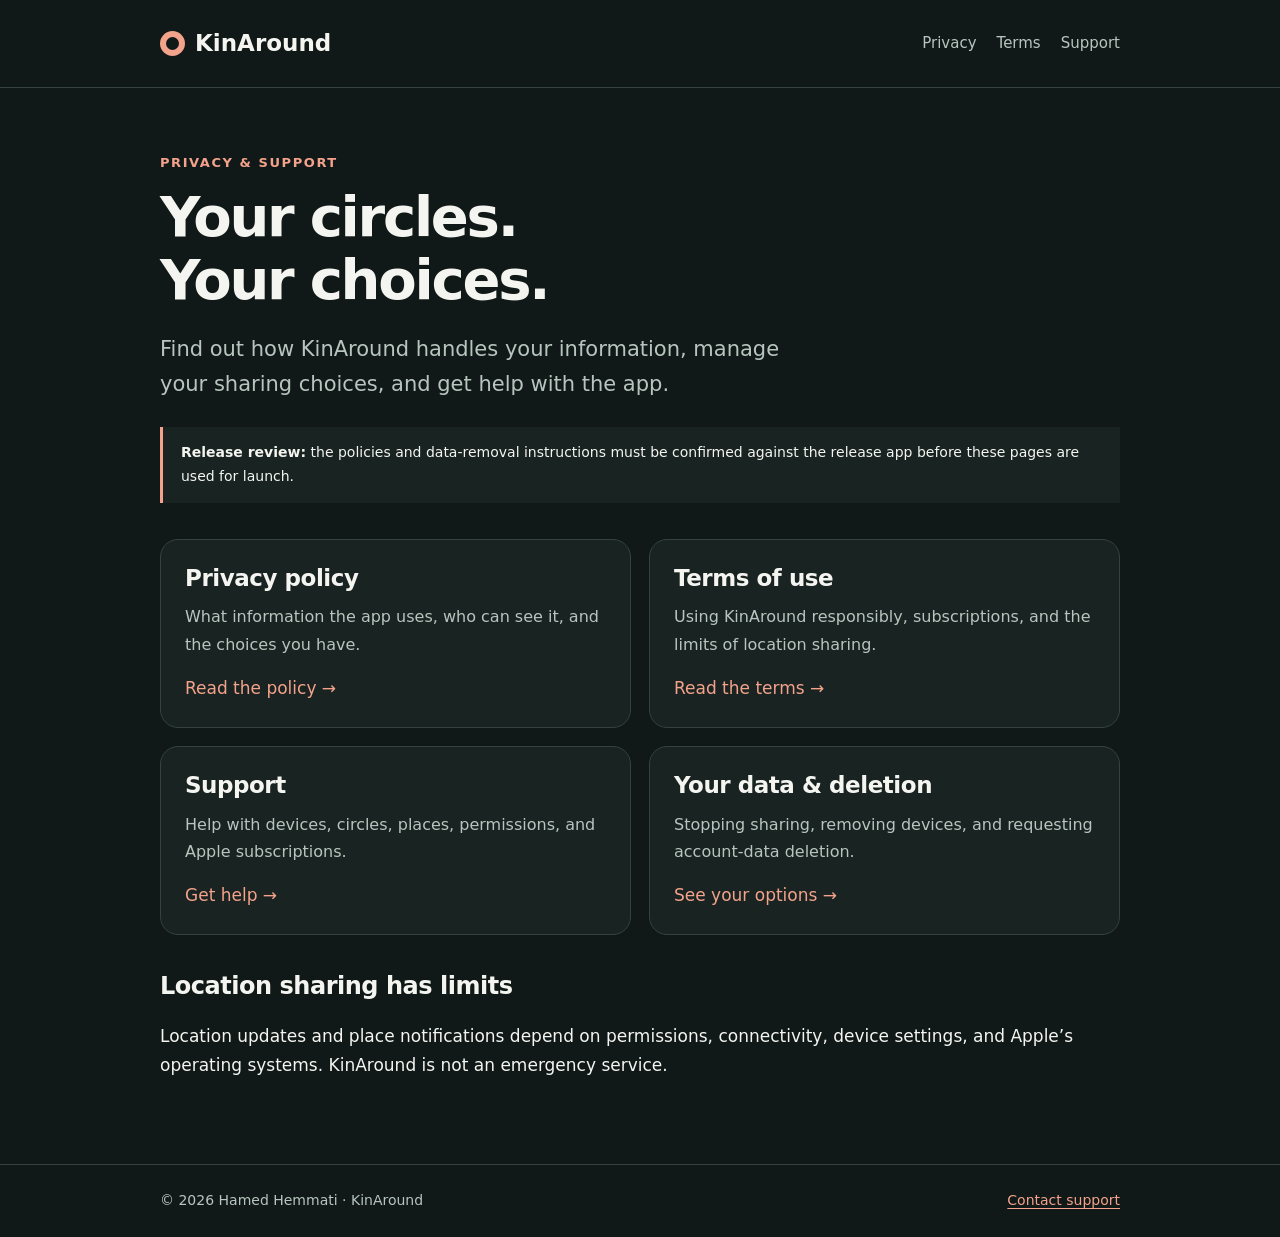
==== index.html @ fd7ada47 "support pages for KinAround" ====
<!doctype html>
<html lang="en">
<head>
  <meta charset="utf-8">
  <meta name="viewport" content="width=device-width, initial-scale=1">
  <meta name="description" content="Privacy, terms, support, and data deletion information for KinAround.">
  <title>KinAround — Privacy &amp; Support</title>
  <link rel="stylesheet" href="assets/site.css">
</head>
<body>
  <a class="skip" href="#main">Skip to content</a>
  <header><div class="container header">
    <a class="brand" href="./"><span class="brand-mark" aria-hidden="true"></span>KinAround</a>
    <nav aria-label="Main navigation"><a href="privacy/">Privacy</a><a href="terms/">Terms</a><a href="support/">Support</a></nav>
  </div></header>
  <main id="main" class="container">
    <p class="eyebrow">Privacy &amp; support</p>
    <h1>Your circles.<br>Your choices.</h1>
    <p class="lead">Find out how KinAround handles your information, manage your sharing choices, and get help with the app.</p>
    <p class="notice"><strong>Release review:</strong> the policies and data-removal instructions must be confirmed against the release app before these pages are used for launch.</p>
    <div class="grid">
      <a class="card" href="privacy/"><h2>Privacy policy</h2><p>What information the app uses, who can see it, and the choices you have.</p><span class="arrow">Read the policy →</span></a>
      <a class="card" href="terms/"><h2>Terms of use</h2><p>Using KinAround responsibly, subscriptions, and the limits of location sharing.</p><span class="arrow">Read the terms →</span></a>
      <a class="card" href="support/"><h2>Support</h2><p>Help with devices, circles, places, permissions, and Apple subscriptions.</p><span class="arrow">Get help →</span></a>
      <a class="card" href="delete-account/"><h2>Your data &amp; deletion</h2><p>Stopping sharing, removing devices, and requesting account-data deletion.</p><span class="arrow">See your options →</span></a>
    </div>
    <h2>Location sharing has limits</h2>
    <p>Location updates and place notifications depend on permissions, connectivity, device settings, and Apple’s operating systems. KinAround is not an emergency service.</p>
  </main>
  <footer><div class="container footer"><span>© 2026 Hamed Hemmati · KinAround</span><a href="mailto:help@lowgear.ai">Contact support</a></div></footer>
</body>
</html>
---- assets/site.css ----
:root {
  color-scheme: dark;
  --background: #101918;
  --surface: #192321;
  --text: #f4f5f0;
  --muted: #b8c5be;
  --accent: #f3a28b;
  --border: #34433d;
}
* { box-sizing: border-box; }
body { margin: 0; background: var(--background); color: var(--text); font: 17px/1.7 system-ui, -apple-system, BlinkMacSystemFont, "Segoe UI", sans-serif; }
a { color: var(--accent); text-underline-offset: .22em; }
a:hover { color: #ffd2c2; }
a:focus-visible, summary:focus-visible { outline: 3px solid var(--accent); outline-offset: 5px; border-radius: 3px; }
.skip { position: absolute; top: -100px; left: 16px; z-index: 2; background: var(--surface); padding: 12px; }
.skip:focus { top: 12px; }
.container { width: min(100% - 40px, 960px); margin: auto; }
header { border-bottom: 1px solid var(--border); }
.header { display: flex; justify-content: space-between; align-items: center; gap: 20px; padding-block: 24px; flex-wrap: wrap; }
.brand { display: inline-flex; align-items: center; gap: 10px; color: var(--text); text-decoration: none; font-weight: 750; font-size: 23px; }
.brand-mark { width: 25px; height: 25px; border: 6px solid var(--accent); border-radius: 50%; }
nav { display: flex; gap: 20px; flex-wrap: wrap; font-size: 15px; }
nav a { color: var(--muted); text-decoration: none; }
nav a[aria-current="page"] { color: var(--accent); }
main { padding-block: 52px 72px; }
.reading { max-width: 740px; }
.eyebrow { color: var(--accent); font-size: 13px; letter-spacing: .12em; text-transform: uppercase; font-weight: 700; }
h1 { font-size: clamp(34px, 6vw, 56px); line-height: 1.12; letter-spacing: -.04em; margin: 12px 0 20px; }
h2 { font-size: 24px; line-height: 1.3; margin-top: 36px; letter-spacing: -.02em; }
h3 { font-size: 19px; margin: 24px 0 8px; }
p { margin-block: 12px; }
.lead { color: var(--muted); font-size: 21px; max-width: 660px; }
.meta, footer { color: var(--muted); font-size: 14px; }
.notice { border-left: 3px solid var(--accent); background: var(--surface); padding: 14px 18px; font-size: 14px; margin: 24px 0; }
.grid { display: grid; grid-template-columns: repeat(2, minmax(0, 1fr)); gap: 18px; margin-top: 36px; }
.card { display: block; border: 1px solid var(--border); background: var(--surface); border-radius: 18px; padding: 24px; text-decoration: none; color: var(--text); }
.card:hover { border-color: var(--accent); color: var(--text); }
.card h2 { margin: 0 0 10px; font-size: 23px; }
.card p { color: var(--muted); font-size: 16px; margin: 0; }
.card .arrow { display: inline-block; margin-top: 16px; color: var(--accent); }
li { padding-left: 4px; margin-block: 8px; }
table { border-collapse: collapse; width: 100%; font-size: 15px; }
th, td { padding: 14px 10px; border-bottom: 1px solid var(--border); text-align: left; vertical-align: top; }
th { color: var(--accent); }
.table-wrap { overflow-x: auto; }
details { border-bottom: 1px solid var(--border); padding-block: 18px; }
summary { cursor: pointer; font-weight: 650; }
details p { color: var(--muted); }
footer { border-top: 1px solid var(--border); padding-block: 24px; }
.footer { display: flex; justify-content: space-between; gap: 20px; flex-wrap: wrap; }
.placeholder { color: var(--accent); overflow-wrap: anywhere; }
@media (max-width: 600px) {
  .grid { grid-template-columns: 1fr; }
  main { padding-top: 36px; }
  nav { gap: 14px; }
  .header { gap: 14px; }
}
@media print {
  :root { color-scheme: light; --background: white; --text: black; --muted: #444; --accent: #333; --surface: #eee; --border: #aaa; }
  header, .skip { display: none; }
  main { padding-block: 0; }
  a { color: black; }
  .container { width: 100%; }
}
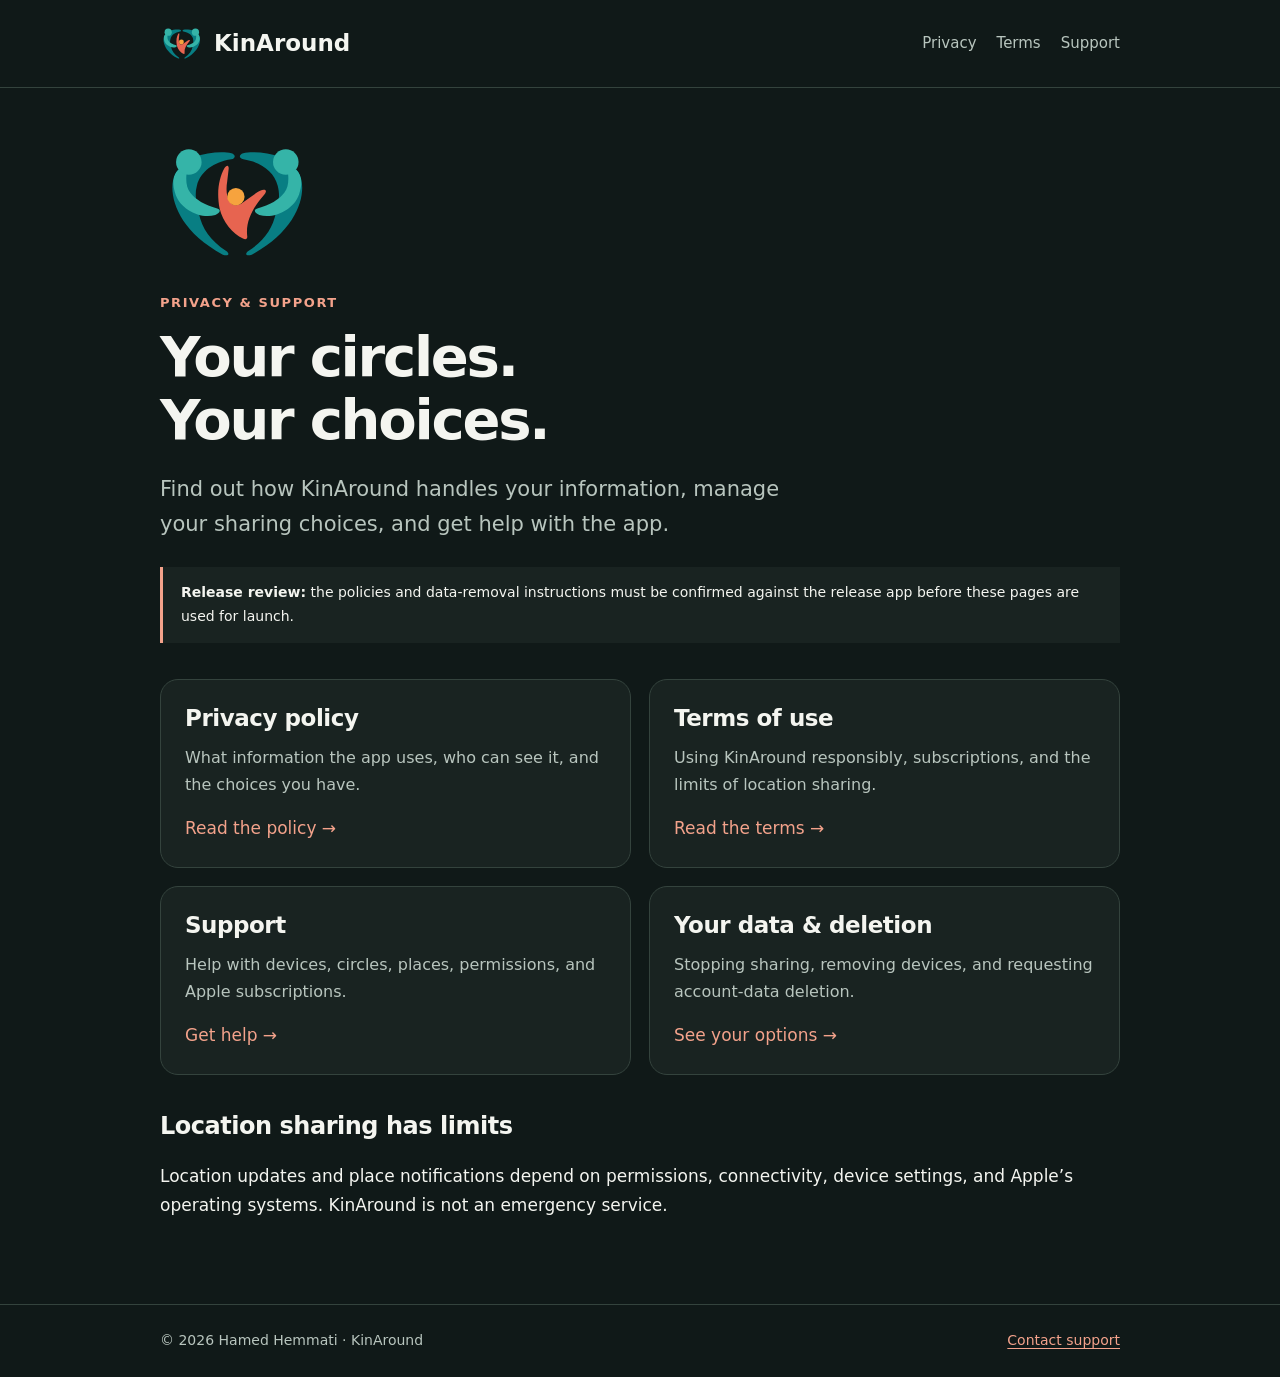
==== commit bf5d32ee: "added logo" ====
--- a/index.html
+++ b/index.html
@@ -6,14 +6,18 @@
   <meta name="description" content="Privacy, terms, support, and data deletion information for KinAround.">
   <title>KinAround — Privacy &amp; Support</title>
   <link rel="stylesheet" href="assets/site.css">
+  <link rel="icon" type="image/png" sizes="32x32" href="assets/favicon-32.png">
+  <link rel="icon" type="image/svg+xml" href="assets/kinaround-logo.svg">
+  <link rel="apple-touch-icon" sizes="180x180" href="assets/apple-touch-icon.png">
 </head>
 <body>
   <a class="skip" href="#main">Skip to content</a>
   <header><div class="container header">
-    <a class="brand" href="./"><span class="brand-mark" aria-hidden="true"></span>KinAround</a>
+    <a class="brand" href="./"><img class="brand-mark" src="assets/kinaround-logo.svg" width="44" height="35" alt="">KinAround</a>
     <nav aria-label="Main navigation"><a href="privacy/">Privacy</a><a href="terms/">Terms</a><a href="support/">Support</a></nav>
   </div></header>
   <main id="main" class="container">
+    <img class="hero-logo" src="assets/kinaround-logo.svg" width="156" height="124" alt="" aria-hidden="true">
     <p class="eyebrow">Privacy &amp; support</p>
     <h1>Your circles.<br>Your choices.</h1>
     <p class="lead">Find out how KinAround handles your information, manage your sharing choices, and get help with the app.</p>
--- a/assets/site.css
+++ b/assets/site.css
@@ -18,7 +18,8 @@
 header { border-bottom: 1px solid var(--border); }
 .header { display: flex; justify-content: space-between; align-items: center; gap: 20px; padding-block: 24px; flex-wrap: wrap; }
 .brand { display: inline-flex; align-items: center; gap: 10px; color: var(--text); text-decoration: none; font-weight: 750; font-size: 23px; }
-.brand-mark { width: 25px; height: 25px; border: 6px solid var(--accent); border-radius: 50%; }
+.brand-mark { width: 44px; height: 35px; object-fit: contain; flex-shrink: 0; }
+.hero-logo { display: block; width: 156px; height: auto; margin-bottom: 28px; }
 nav { display: flex; gap: 20px; flex-wrap: wrap; font-size: 15px; }
 nav a { color: var(--muted); text-decoration: none; }
 nav a[aria-current="page"] { color: var(--accent); }
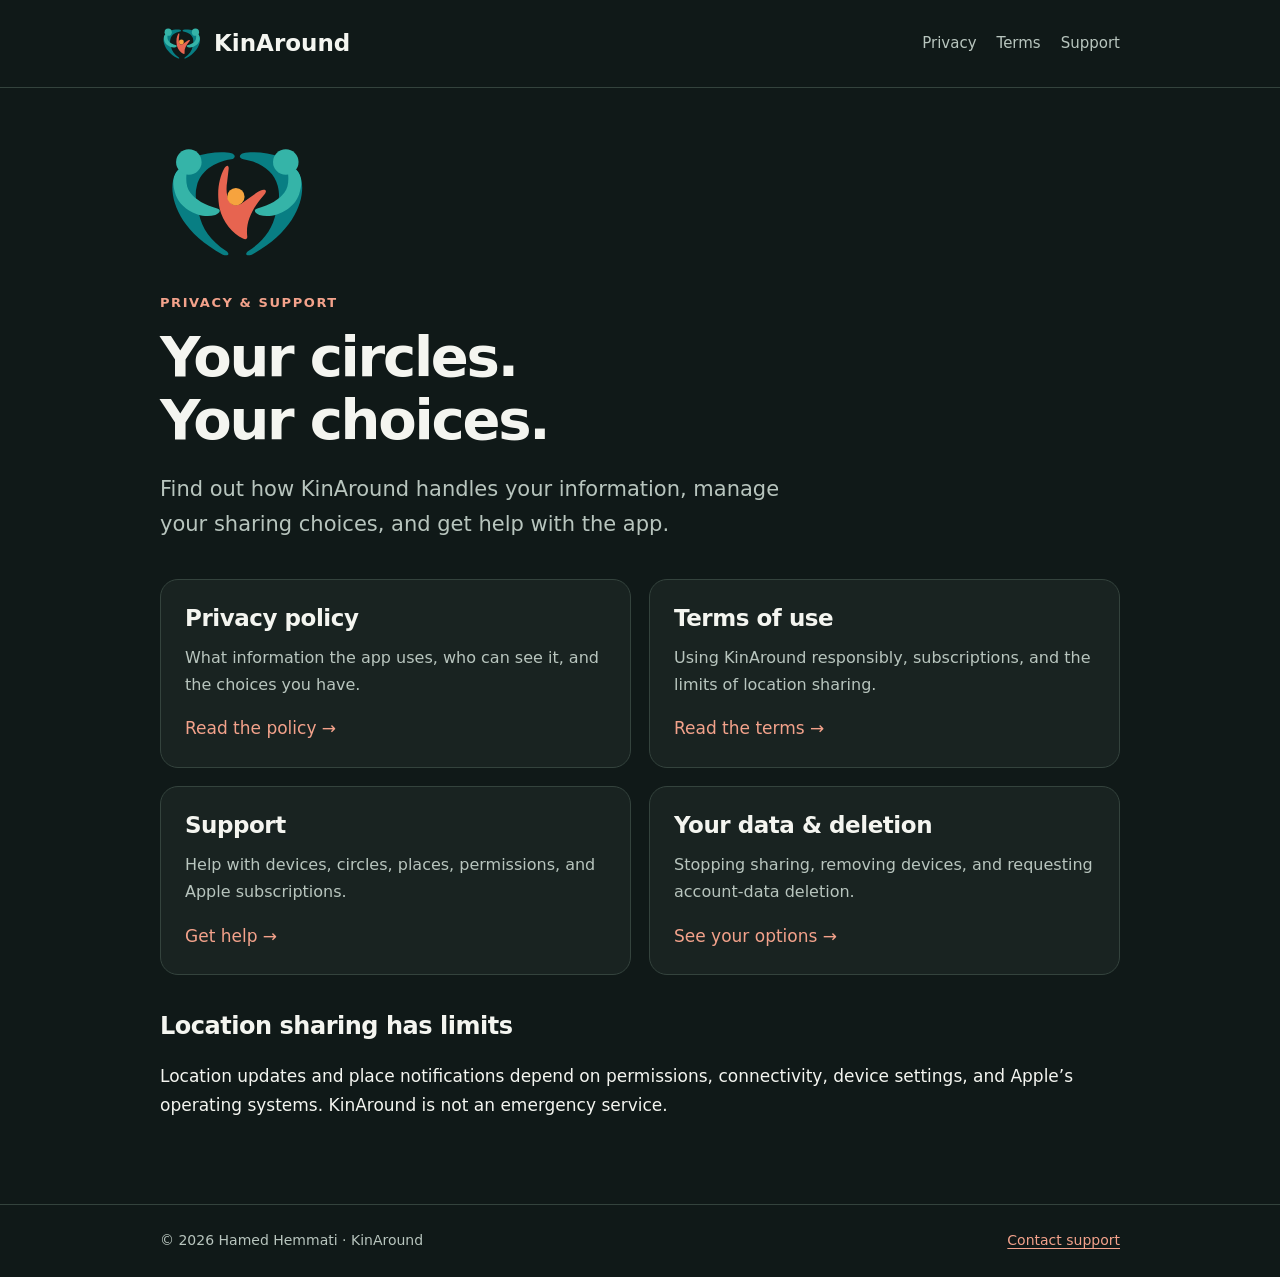
==== commit bbe3b2c9: "Update release policies and add App Store screenshot assets" ====
--- a/index.html
+++ b/index.html
@@ -21,7 +21,6 @@
     <p class="eyebrow">Privacy &amp; support</p>
     <h1>Your circles.<br>Your choices.</h1>
     <p class="lead">Find out how KinAround handles your information, manage your sharing choices, and get help with the app.</p>
-    <p class="notice"><strong>Release review:</strong> the policies and data-removal instructions must be confirmed against the release app before these pages are used for launch.</p>
     <div class="grid">
       <a class="card" href="privacy/"><h2>Privacy policy</h2><p>What information the app uses, who can see it, and the choices you have.</p><span class="arrow">Read the policy →</span></a>
       <a class="card" href="terms/"><h2>Terms of use</h2><p>Using KinAround responsibly, subscriptions, and the limits of location sharing.</p><span class="arrow">Read the terms →</span></a>
